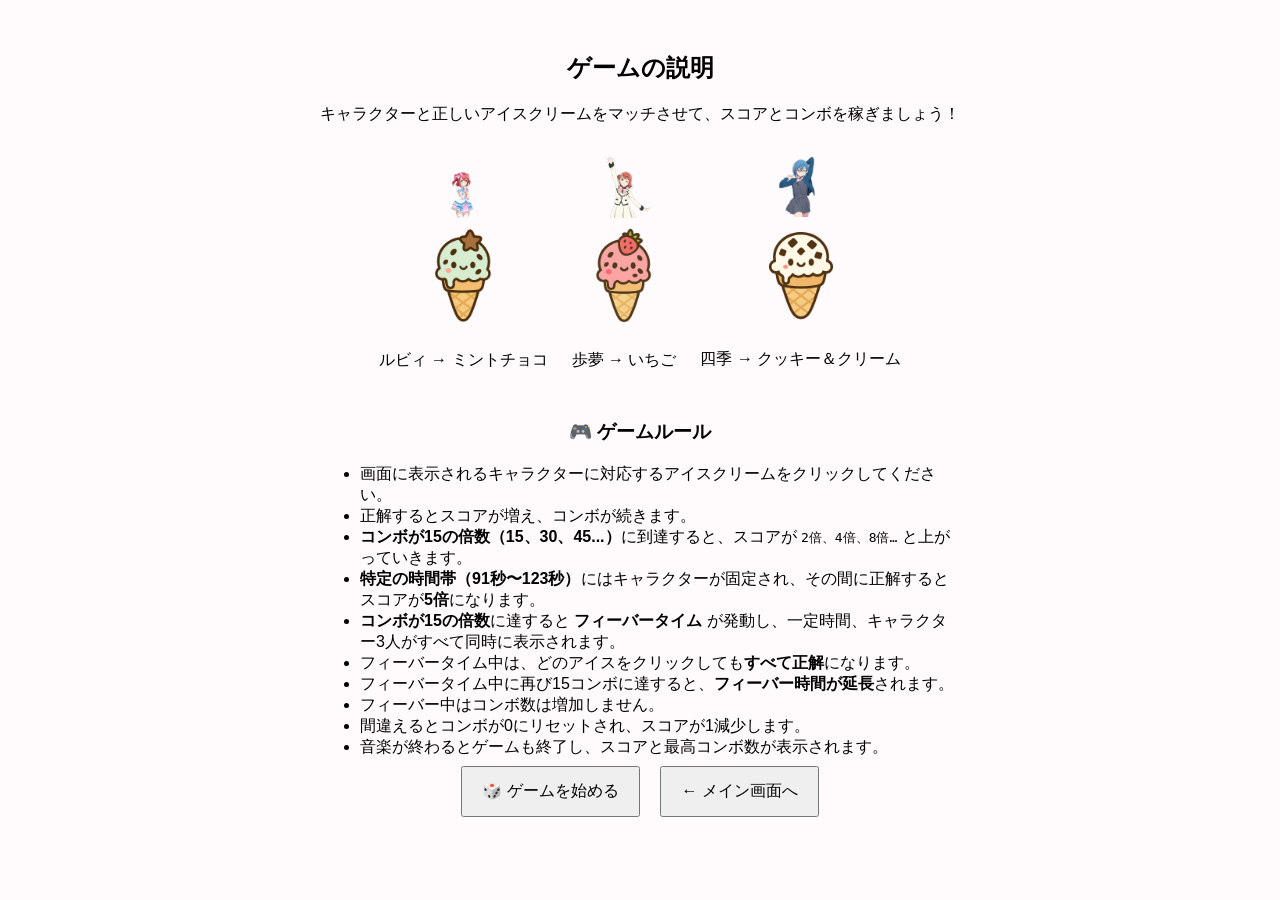
==== game-info.html @ 5cbed904 "Add files via upload" ====
<!DOCTYPE html>
<html lang="ja">
<head>
  <meta charset="UTF-8" />
  <meta name="viewport" content="width=device-width, initial-scale=1.0, maximum-scale=1.0, user-scalable=no" />
  <title>ゲーム説明</title>
  <link rel="stylesheet" href="style.css" />
</head>
<body>
  <div class="info-container">
    <h2>ゲームの説明</h2>
    <p>キャラクターと正しいアイスクリームをマッチさせて、スコアとコンボを稼ぎましょう！</p>

    <div class="match-grid">
      <div class="match-item">
        <img src="assets/ruby.png" alt="ルビィ" />
        <img src="assets/ice_ruby.png" alt="ミントチョコ" />
        <p>ルビィ → ミントチョコ</p>
      </div>
      <div class="match-item">
        <img src="assets/ayumu.png" alt="歩夢" />
        <img src="assets/ice_ayumu.png" alt="いちご" />
        <p>歩夢 → いちご</p>
      </div>
      <div class="match-item">
        <img src="assets/wakanashiki.png" alt="識" />
        <img src="assets/ice_shiki.png" alt="クッキー＆クリーム" />
        <p>四季 → クッキー＆クリーム</p>
      </div>
    </div>
    <h3>🎮 ゲームルール</h3>
    <ul style="text-align: left; max-width: 600px; margin: 0 auto;">
      <li>画面に表示されるキャラクターに対応するアイスクリームをクリックしてください。</li>
      <li>正解するとスコアが増え、コンボが続きます。</li>
      <li><strong>コンボが15の倍数（15、30、45...）</strong>に到達すると、スコアが <code>2倍、4倍、8倍…</code> と上がっていきます。</li>
      <li><strong>特定の時間帯（91秒〜123秒）</strong>にはキャラクターが固定され、その間に正解するとスコアが<strong>5倍</strong>になります。</li>
      <li><strong>コンボが15の倍数</strong>に達すると <strong>フィーバータイム</strong> が発動し、一定時間、キャラクター3人がすべて同時に表示されます。</li>
      <li>フィーバータイム中は、どのアイスをクリックしても<strong>すべて正解</strong>になります。</li>
      <li>フィーバータイム中に再び15コンボに達すると、<strong>フィーバー時間が延長</strong>されます。</li>
      <li>フィーバー中はコンボ数は増加しません。</li>
      <li>間違えるとコンボが0にリセットされ、スコアが1減少します。</li>
      <li>音楽が終わるとゲームも終了し、スコアと最高コンボ数が表示されます。</li>
    </ul>
    

    <div class="info-buttons">
      <button onclick="location.href='game.html'">🎲 ゲームを始める</button>
      <button onclick="location.href='index.html'">← メイン画面へ</button>
    </div>
  </div>
</body>
</html>
---- style.css ----
body {
    margin: 0;
    font-family: 'Arial', sans-serif;
    background-color: #fff9f9;
    text-align: center;
  }

  .main-bg {
    background: url('assets/bg_main.png') no-repeat center center/cover;
    height: 100vh;
  }

  .main-container {
    padding-top: 15vh;
    backdrop-filter: blur(2px);
  }

  .main-title {
    font-size: 3rem;
    color: #333;
    margin-bottom: 2rem;
  }

  .main-buttons button {
    display: block;
    margin: 0.5rem auto;
    padding: 1rem 2rem;
    font-size: 1.2rem;
    border-radius: 10px;
    border: 1px solid #aaa;
    background-color: #fff;
    transition: 0.3s;
  }
  .main-buttons button:hover {
    background-color: #ffecec;
    cursor: pointer;
  }

  .info-container {
    padding: 2rem;
    max-width: 800px;
    margin: auto;
  }

  .match-grid {
    display: flex;
    flex-wrap: wrap;
    justify-content: center;
    gap: 1.5rem;
    margin: 2rem 0;
  }

  .match-item {
    display: flex;
    flex-direction: column;
    align-items: center;
  }
  .match-item img {
    width: 100px;
    height: auto;
    margin-bottom: 0.5rem;
  }

  .info-buttons button {
    margin: 0.5rem;
    padding: 0.8rem 1.2rem;
    font-size: 1rem;
  }

  .game-container {
    display: flex;
    flex-direction: column;
    align-items: center;
    padding: 1rem;
  }

  .top-ui {
    display: flex;
    justify-content: space-around;
    width: 100%;
    max-width: 400px;
    margin-bottom: 1rem;
  }

  .character-section {
    display: flex;
    flex-direction: column;
    align-items: center;
    margin-bottom: 1rem;
  }

  .character-img {
    width: 150px;
    height: 150px;
    object-fit: contain;
    display: block;
    margin: 0 auto;
  }


  .grid {
    display: grid;
    grid-template-columns: repeat(4, 1fr);
    gap: 10px;
    max-width: 300px;
    margin: 0 auto;
  }

  .icecream-block img {
    width: 100%;
    border-radius: 10px;
  }

  @media (max-width: 600px) {
    .main-title {
      font-size: 2rem;
    }

    .match-grid {
      flex-direction: column;
    }

    .match-item img {
      width: 80px;
    }

    .main-buttons button {
      width: 80%;
    }

    .top-ui {
      flex-direction: column;
      gap: 0.5rem;
    }
  }


  .modal {
    position: fixed;
    top: 0;
    left: 0;
    width: 100%;
    height: 100%;
    background: rgba(0,0,0,0.5);
    display: flex;
    justify-content: center;
    align-items: center;
    z-index: 999;
  }

  .modal-content {
    background: white;
    padding: 2rem;
    border-radius: 10px;
    text-align: center;
  }

  .hidden {
    display: none;
  }
  .modal {
    position: fixed;
    top: 0;
    left: 0;
    width: 100%;
    height: 100%;
    background: rgba(0,0,0,0.5);
    display: flex;
    justify-content: center;
    align-items: center;
    z-index: 999;
  }

  .modal-content {
    background: white;
    padding: 2rem;
    border-radius: 10px;
    text-align: center;
  }

  .match-guide {
    display: flex;
    flex-direction: column;
    align-items: center;
    margin: 1rem 0;
  }

  .guide-item {
    display: flex;
    align-items: center;
    margin: 0.5rem 0;
  }

  .guide-char, .guide-ice {
    width: 80px;
    height: auto;
  }

  .hidden {
    display: none;
  }
  .icecream-block img {
    width: 80px;
    height: 80px;
    object-fit: contain;
    display: block;
    margin: 0 auto;
  }

  #character {
    width: 150px;
    height: 150px;
    object-fit: contain;
    display: block;
    margin: 0 auto;
  }
  body {
    margin: 0;
    font-family: 'Segoe UI', sans-serif;
    background-color: #fffafc;
    text-align: center;
  }

  /* 일시정지 버튼: 우측 상단 */
  #pauseBtn {
    position: absolute;
    top: 16px;
    right: 16px;
    background: #fff;
    border: 2px solid #ccc;
    border-radius: 50%;
    width: 36px;
    height: 36px;
    font-size: 18px;
    cursor: pointer;
    transition: background 0.2s;
  }
  #pauseBtn:hover {
    background: #f0f0f0;
  }

  /* 캐릭터 영역 */
  .character-panel {
    display: flex;
    flex-direction: column;
    align-items: center;
    margin-top: 70px;
  }



  .character-name {
    font-size: 20px;
    font-weight: bold;
    margin-top: 8px;
  }

  /* 점수판 */
  .score-panel {
    display: flex;
    justify-content: center;
    gap: 40px;
    margin-top: 10px;
    font-size: 18px;
    font-weight: bold;
  }

  /* 그리드 (아이스크림) */
  .grid {
    display: grid;
    grid-template-columns: repeat(4, 80px);
    justify-content: center;
    gap: 12px;
    margin: 30px auto;
  }

  /* 아이스크림 이미지 */
  .icecream-block img {
    width: 70px;
    height: 70px;
    object-fit: contain;
    padding: 5px;
    border-radius: 10px;
    background-color: #fff7fb;
    box-shadow: 0 0 4px rgba(0,0,0,0.1);
  }

  /* 모달 스타일 */
  .modal {
    position: fixed;
    top: 0;
    left: 0;
    width: 100%;
    height: 100%;
    background: rgba(0,0,0,0.4);
    display: flex;
    justify-content: center;
    align-items: center;
    z-index: 10;
  }
  .modal-content {
    background: #fff;
    padding: 30px;
    border-radius: 12px;
    text-align: center;
  }
  .modal-content button {
    margin-top: 10px;
    padding: 10px 16px;
    font-size: 16px;
    border: none;
    background: #ffcce0;
    border-radius: 8px;
    cursor: pointer;
  }
  .modal-content button:hover {
    background: #ff99c2;
  }
  .hidden {
    display: none;
  }

  .character-gauge {
    width: 160px;
    height: 10px;
    background-color: #eee;
    border-radius: 5px;
    margin: 8px auto 0;
    overflow: hidden;
  }

  .gauge-fill {
    height: 100%;
    width: 100%;
    background-color: #ff92c2;
    transform: scaleX(0);
    transform-origin: left;
    transition: transform 0.1s linear;
  }

  .fever-gauge {
    width: 200px;
    height: 10px;
    background-color: #ffd6e8;
    border-radius: 5px;
    margin: 10px auto;
    overflow: hidden;
  }

  .fever-gauge-fill {
    height: 100%;
    width: 100%;
    background-color: #ff4d88;
    transform-origin: left;
    transform: scaleX(1);
    transition: transform 0.1s linear;
  }

  #resultModal.modal {
    background: rgba(0, 0, 0, 0.6);
    z-index: 1000;
  }
  #resultModal .modal-content {
    background: #fff;
    padding: 30px;
    border-radius: 12px;
    text-align: center;
  }
  #resultModal .modal-content button {
    margin: 8px;
    padding: 10px 20px;
    background: #ffccdd;
    border: none;
    border-radius: 8px;
    font-size: 16px;
    cursor: pointer;
  }
  #resultModal .modal-content button:hover {
    background: #ffaabb;
  }
  .score-combo-ui {
    display: flex;
    justify-content: center;
    gap: 50px;
    font-family: 'Nunito', sans-serif;
    font-size: 20px;
    font-weight: bold;
    margin-top: 10px;
    margin-bottom: 20px; /* 👈 이 줄 추가 */
    color: #ff5c93;
    text-shadow: 1px 1px 1px white;
  }
  
  .ui-item {
    background-color: #ffe6ee;
    border-radius: 12px;
    padding: 8px 16px;
    box-shadow: 2px 2px 5px rgba(0,0,0,0.1);
  }
  .label {
    display: block;
    font-size: 16px;
    color: #ff88aa;
  }
  .value {
    font-size: 24px;
    color: #ff3e78;
  }
  #pauseBtn {
    position: absolute;
    top: 18px;
    right: 18px;
    width: 42px;
    height: 42px;
    border-radius: 50%;
    border: none;
    background: linear-gradient(to bottom, #fff, #ffe6ee);
    box-shadow: 0 2px 4px rgba(0,0,0,0.15);
    font-size: 20px;
    color: #ff69a0;
    cursor: pointer;
    transition: all 0.2s ease;
  }
  #pauseBtn:hover {
    background: #fff0f6;
    transform: scale(1.05);
  }
  /* 캐릭터 카드 */
  .character-panel {
    background-color: white;
    border-radius: 20px;
    padding: 1rem;
    box-shadow: 0 4px 12px rgba(0,0,0,0.1);
    width: 200px;
    margin: 0 auto;
  }

  .character-img {
    width: 100%;
    height: auto;
    object-fit: contain;
    display: block;
    margin: 0 auto;
  }

  /* 아이스크림 블록 */
  .icecream-block {
    background: white;
    border-radius: 15px;
    padding: 5px;
    box-shadow: 0 2px 8px rgba(0,0,0,0.05);
    transition: 0.3s;
  }
  .icecream-block img {
    width: 60px;
    height: 60px;
    object-fit: contain;
    display: block;
    margin: 0 auto;
  }
  .character-panel {
    background-color: white;
    border-radius: 20px;
    padding: 0.8rem;
    width: 160px;  /* 기존보다 작게 */
    margin: 0 auto;
    border: 3px solid #e93cac; /* 기본 색상, JS에서 변경 */
    box-shadow: 0 3px 8px rgba(0,0,0,0.05);
    transition: border 0.3s, width 0.3s;
  }
  .character-img {
    width: 100%;
    max-height: 120px;
    object-fit: contain;
    display: block;
    margin: 0 auto;
  }
  .character-name {
    font-size: 16px;
    margin: 0.5rem 0 0.3rem 0;
    font-weight: bold;
  }
  .character-gauge {
    width: 100%;
    height: 10px;
    background-color: #eee;
    border-radius: 5px;
    overflow: hidden;
    margin: 6px auto 0;
  }
  .character-panel {
    background-color: white;
    border-radius: 20px;
    padding: 1rem 0.5rem;
    width: 130px;
    margin: 0 auto 0.5rem;
    border: 3px solid #e93cac;
    box-shadow: 0 2px 6px rgba(0,0,0,0.05);
    transition: border 0.3s;
  }
  .character-gauge,
  .fever-gauge {
    width: 160px;
    height: 10px;
    background-color: #eee;
    border-radius: 5px;
    margin: 8px auto 12px auto;
    overflow: hidden;
  }

  .gauge-fill {
    height: 100%;
    width: 100%;
    background-color: #e93cac; /* 루비일 때 */
    transform: scaleX(1);
    transform-origin: left;
    transition: transform 0.1s linear;
  }

  .fever-gauge-fill {
    height: 100%;
    width: 100%;
    background: linear-gradient(90deg, red, orange, yellow, green, cyan, blue, violet);
    transform: scaleX(1);
    transform-origin: left;
    transition: transform 0.1s linear;
  }
  .character-panel {
    background-color: white;
    border-radius: 16px;
    padding: 6px;
    width: fit-content;
    margin: 0 auto;
    border: 3px solid #e93cac; /* ← 루비일 경우. 동적으로 JS에서 변경 */
    box-shadow: 0 2px 6px rgba(0,0,0,0.05);
  }

  .character-img {
    width: 100px;
    height: auto;
    object-fit: contain;
    display: block;
  }
  .character-panel {
    background-color: white;
    border-radius: 12px;
    padding: 6px;
    display: inline-block;
    border: 3px solid #e93cac; /* 캐릭터에 따라 JS에서 변경됨 */
    box-shadow: 0 2px 4px rgba(0,0,0,0.05);
    margin: 0 auto;
  }
  .icecream-block {
    width: 70px;
    height: 70px;
    border-radius: 12px;
    padding: 8px;
    background: white;
    box-shadow: 0 2px 6px rgba(0, 0, 0, 0.05);
    display: flex;
    justify-content: center;
    align-items: center;
    transition: border 0.3s;
  }
  .character-panel {
    background-color: white;
    border-radius: 12px;
    display: inline-block;
    border: 3px solid #e93cac; /* JS에서 변경 가능 */
    box-shadow: 0 2px 4px rgba(0, 0, 0, 0.05);
    padding: 0;
    margin: 0 auto;
    width: fit-content;
    height: fit-content;
  }

  .character-img {
    width: 80px;
    height: auto;
    object-fit: contain;
    display: block;
  }

  .main-title {
    font-family: 'Nunito', 'Segoe UI', sans-serif;
    font-size: 3.2rem;
    font-weight: 800;
    text-align: center;
    margin-bottom: 1.5rem;
    text-shadow: 2px 2px 4px rgba(255, 182, 193, 0.5);
  }
  
  .main-title .ice {
    color: #00cfc1; /* 민트 */
  }
  
  .main-title .scream {
    color: #ff4d88; /* 핑크 */
    animation: shake 0.6s ease-in-out infinite alternate;
  }
  
  @keyframes shake {
    0% { transform: rotate(-1deg); }
    100% { transform: rotate(1deg); }
  }
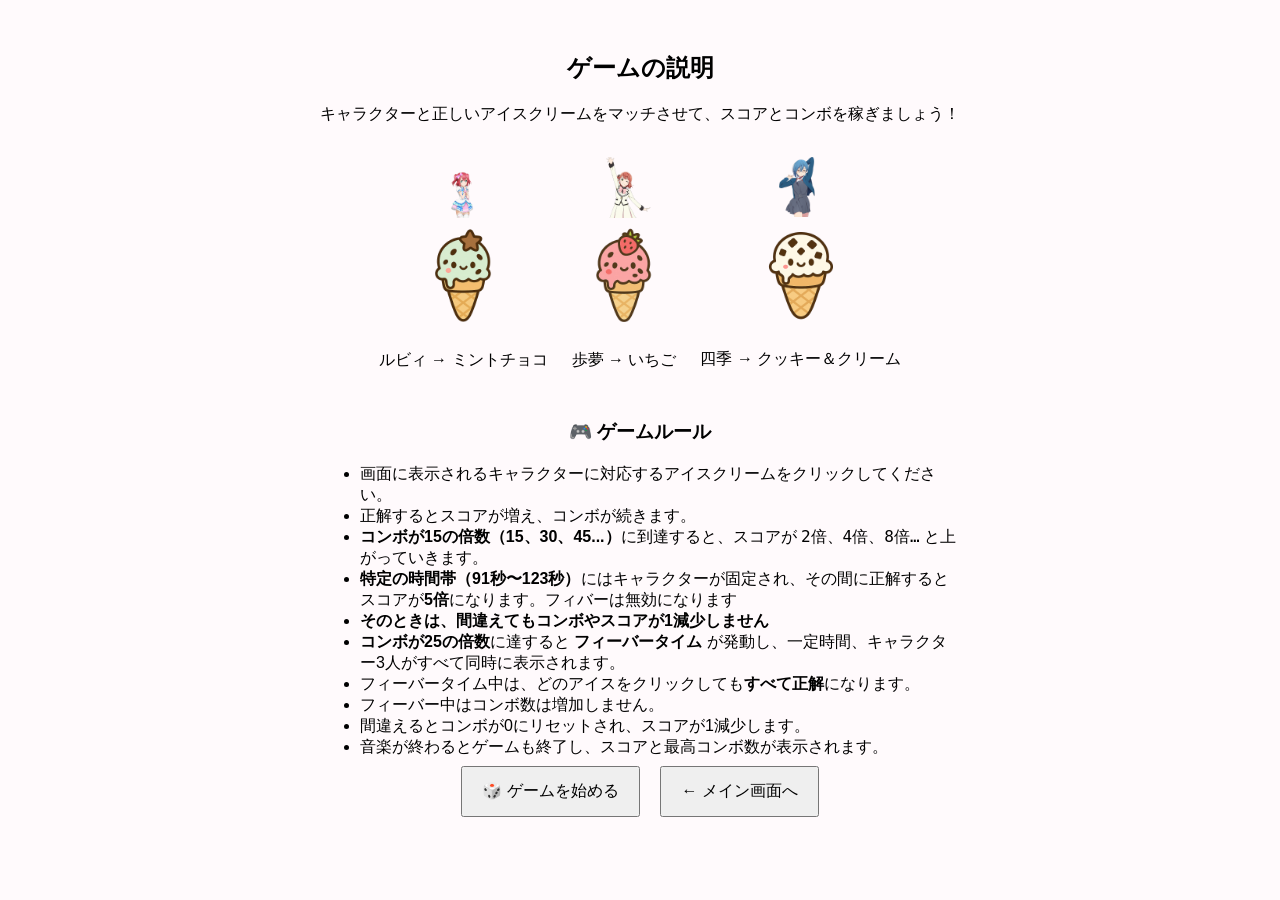
==== commit d8a34e36: "Update game-info.html" ====
--- a/game-info.html
+++ b/game-info.html
@@ -33,10 +33,10 @@
       <li>画面に表示されるキャラクターに対応するアイスクリームをクリックしてください。</li>
       <li>正解するとスコアが増え、コンボが続きます。</li>
       <li><strong>コンボが15の倍数（15、30、45...）</strong>に到達すると、スコアが <code>2倍、4倍、8倍…</code> と上がっていきます。</li>
-      <li><strong>特定の時間帯（91秒〜123秒）</strong>にはキャラクターが固定され、その間に正解するとスコアが<strong>5倍</strong>になります。</li>
-      <li><strong>コンボが15の倍数</strong>に達すると <strong>フィーバータイム</strong> が発動し、一定時間、キャラクター3人がすべて同時に表示されます。</li>
+      <li><strong>特定の時間帯（91秒〜123秒）</strong>にはキャラクターが固定され、その間に正解するとスコアが<strong>5倍</strong>になります。フィバーは無効になります</li>
+      <li><strong>そのときは、間違えてもコンボやスコアが1減少しません</strong></li>
+      <li><strong>コンボが25の倍数</strong>に達すると <strong>フィーバータイム</strong> が発動し、一定時間、キャラクター3人がすべて同時に表示されます。</li>
       <li>フィーバータイム中は、どのアイスをクリックしても<strong>すべて正解</strong>になります。</li>
-      <li>フィーバータイム中に再び15コンボに達すると、<strong>フィーバー時間が延長</strong>されます。</li>
       <li>フィーバー中はコンボ数は増加しません。</li>
       <li>間違えるとコンボが0にリセットされ、スコアが1減少します。</li>
       <li>音楽が終わるとゲームも終了し、スコアと最高コンボ数が表示されます。</li>
--- a/style.css
+++ b/style.css
@@ -604,4 +604,120 @@
     0% { transform: rotate(-1deg); }
     100% { transform: rotate(1deg); }
   }
-  +
+@media (max-width: 600px) {
+  .score-combo-ui {
+    flex-direction: column;
+    gap: 10px;
+  }
+
+  .character-panel {
+    margin-top: 20px;
+  }
+
+  .grid {
+    grid-template-columns: repeat(4, 1fr);
+    gap: 8px;
+    max-width: 90vw;
+  }
+
+  .icecream-block {
+    width: 60px;
+    height: 60px;
+  }
+
+  .icecream-block img {
+    width: 50px;
+    height: 50px;
+  }
+
+  .character-img {
+    width: 70px;
+    height: auto;
+  }
+}
+
+.score-combo-ui {
+  margin-bottom: 16px;
+}
+
+.character-panel {
+  margin-bottom: 10px;
+}
+
+body {
+  font-size: 16px;
+}
+.gauge-row {
+  display: flex;
+  align-items: center;
+  justify-content: center;
+  gap: 8px;
+  margin: 10px auto;
+}
+
+.character-gauge {
+  width: 160px;
+  height: 10px;
+  background-color: #eee;
+  border-radius: 5px;
+  overflow: hidden;
+}
+
+.gauge-fill {
+  height: 100%;
+  width: 100%;
+  background-color: #ff69b4;
+  transform: scaleX(0.5); /* 예시 */
+  transform-origin: left;
+  transition: transform 0.1s linear;
+}
+
+.score-label, .combo-label {
+  font-size: 14px;
+  font-weight: bold;
+  color: #ff69b4;
+}
+
+@media (max-width: 600px) {
+  body {
+    font-size: 14px;
+  }
+}
+  
+.gauge-row {
+  display: flex;
+  align-items: center;
+  justify-content: center;
+  gap: 10px;
+  margin: 10px auto 16px;
+}
+
+.gauge-label {
+  font-size: 14px;
+  font-weight: bold;
+  color: #ff5c93;
+  min-width: 40px;
+  text-align: center;
+}
+
+.character-gauge {
+  width: 160px;
+  height: 10px;
+  background-color: #eee;
+  border-radius: 5px;
+  margin: 8px auto;
+  overflow: hidden;
+}
+
+.gauge-fill {
+  height: 100%;
+  width: 100%;
+  background-color: #e93cac;
+  transform: scaleX(1);  /* 처음엔 가득 찬 상태 */
+  transform-origin: left;
+  transition: transform 0.2s linear;
+}
+button, .icecream-block, .grid {
+  touch-action: manipulation;
+}
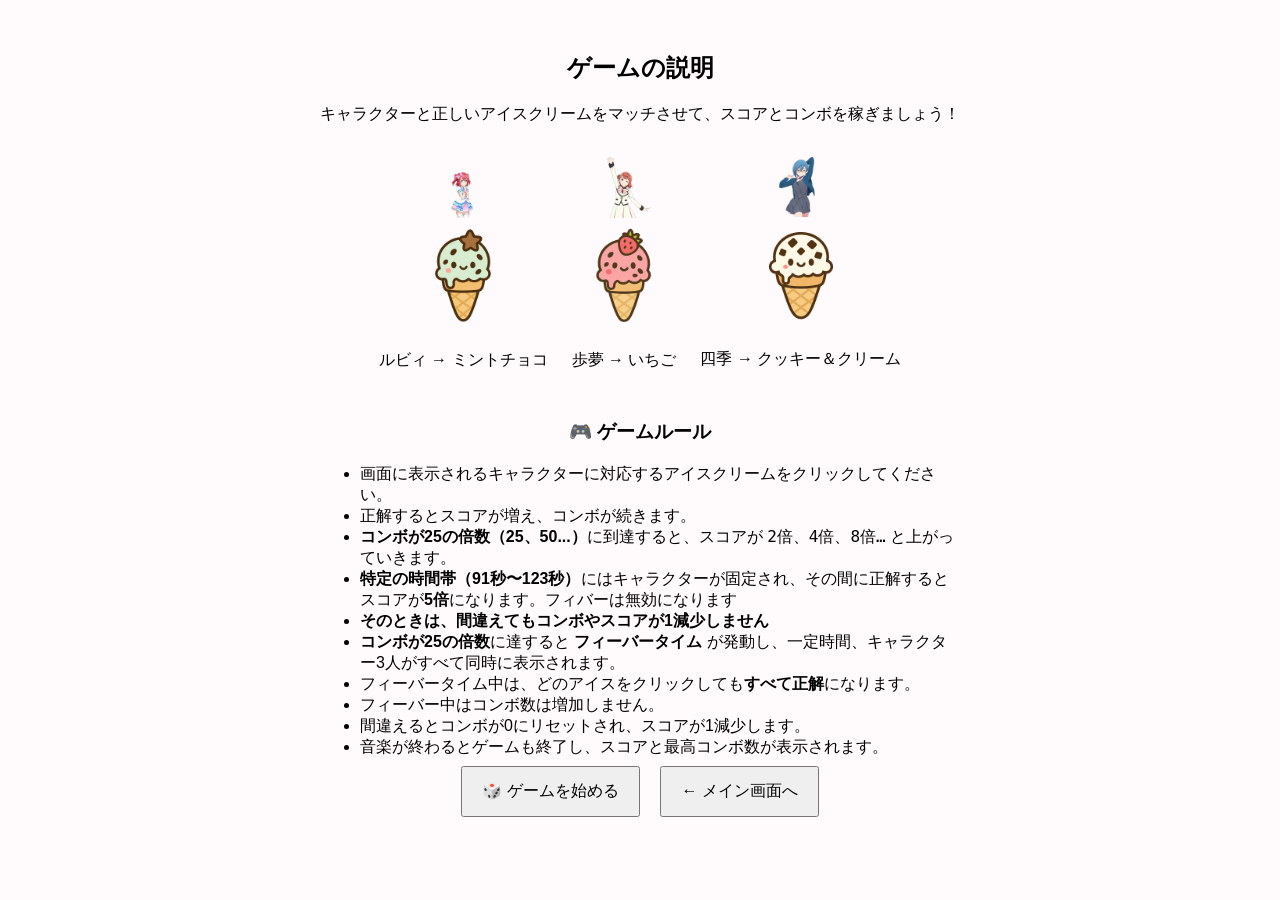
==== commit c0fadfb1: "Update game-info.html" ====
--- a/game-info.html
+++ b/game-info.html
@@ -32,7 +32,7 @@
     <ul style="text-align: left; max-width: 600px; margin: 0 auto;">
       <li>画面に表示されるキャラクターに対応するアイスクリームをクリックしてください。</li>
       <li>正解するとスコアが増え、コンボが続きます。</li>
-      <li><strong>コンボが15の倍数（15、30、45...）</strong>に到達すると、スコアが <code>2倍、4倍、8倍…</code> と上がっていきます。</li>
+      <li><strong>コンボが25の倍数（25、50...）</strong>に到達すると、スコアが <code>2倍、4倍、8倍…</code> と上がっていきます。</li>
       <li><strong>特定の時間帯（91秒〜123秒）</strong>にはキャラクターが固定され、その間に正解するとスコアが<strong>5倍</strong>になります。フィバーは無効になります</li>
       <li><strong>そのときは、間違えてもコンボやスコアが1減少しません</strong></li>
       <li><strong>コンボが25の倍数</strong>に達すると <strong>フィーバータイム</strong> が発動し、一定時間、キャラクター3人がすべて同時に表示されます。</li>
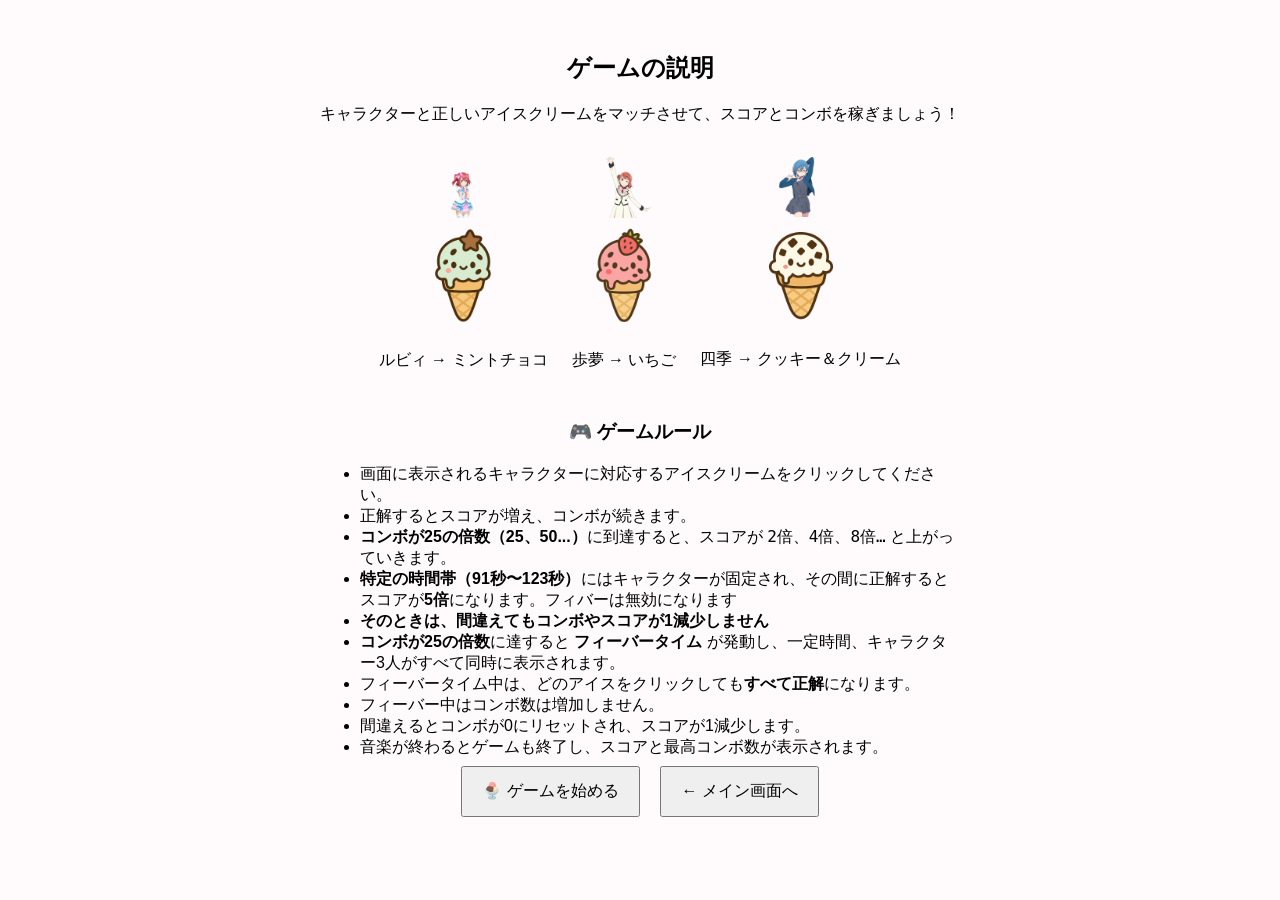
==== commit 49278a77: "Update game-info.html" ====
--- a/game-info.html
+++ b/game-info.html
@@ -43,8 +43,8 @@
     </ul>
     
 
-    <div class="info-buttons">
-      <button onclick="location.href='game.html'">🎲 ゲームを始める</button>
+  <div class="info-buttons">
+      <button onclick="location.href='game.html'">🍨 ゲームを始める</button>
       <button onclick="location.href='index.html'">← メイン画面へ</button>
     </div>
   </div>
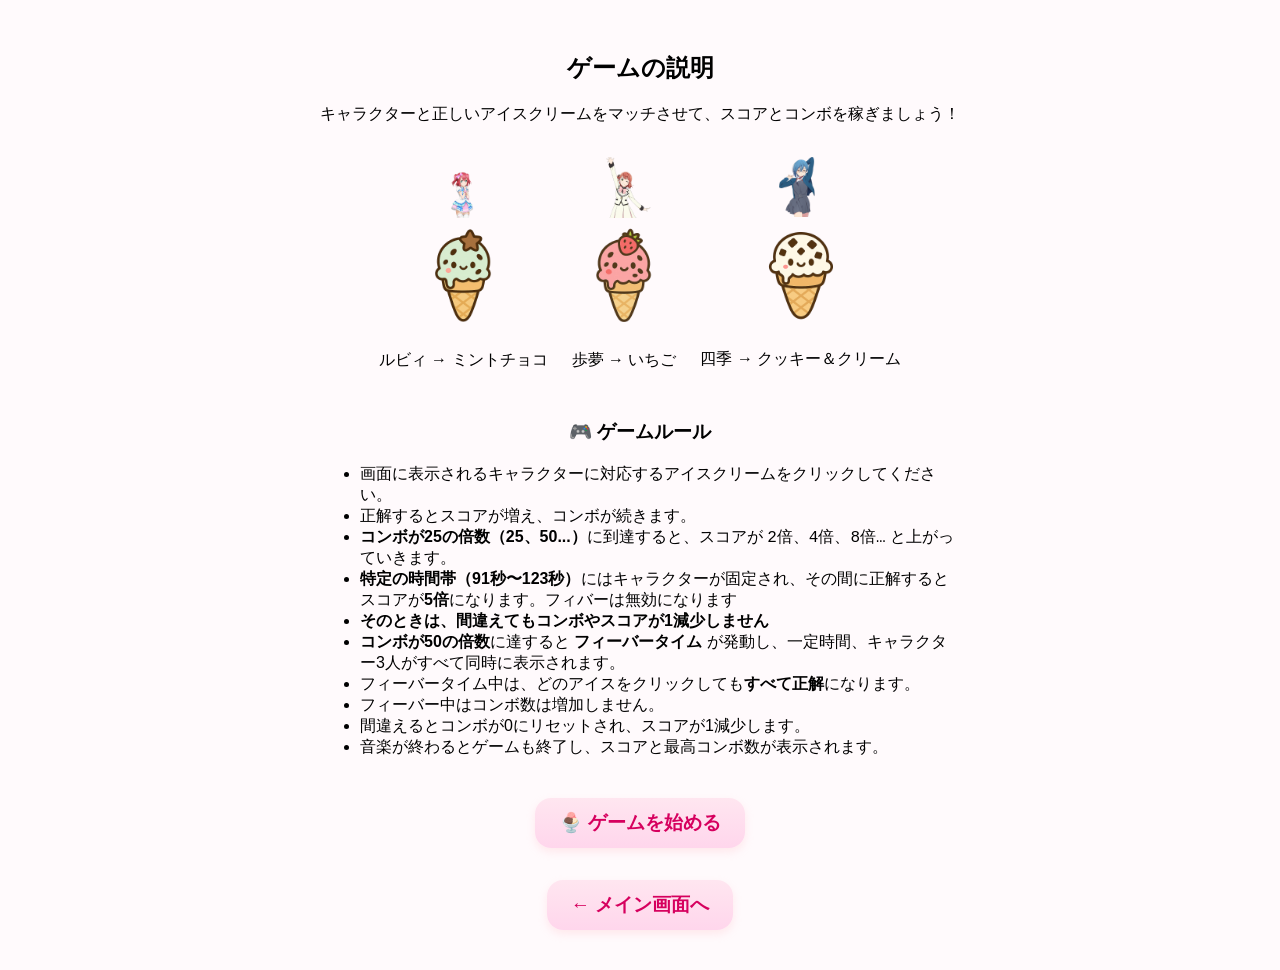
==== commit 0145aa19: "Update game-info.html" ====
--- a/game-info.html
+++ b/game-info.html
@@ -35,7 +35,7 @@
       <li><strong>コンボが25の倍数（25、50...）</strong>に到達すると、スコアが <code>2倍、4倍、8倍…</code> と上がっていきます。</li>
       <li><strong>特定の時間帯（91秒〜123秒）</strong>にはキャラクターが固定され、その間に正解するとスコアが<strong>5倍</strong>になります。フィバーは無効になります</li>
       <li><strong>そのときは、間違えてもコンボやスコアが1減少しません</strong></li>
-      <li><strong>コンボが25の倍数</strong>に達すると <strong>フィーバータイム</strong> が発動し、一定時間、キャラクター3人がすべて同時に表示されます。</li>
+      <li><strong>コンボが50の倍数</strong>に達すると <strong>フィーバータイム</strong> が発動し、一定時間、キャラクター3人がすべて同時に表示されます。</li>
       <li>フィーバータイム中は、どのアイスをクリックしても<strong>すべて正解</strong>になります。</li>
       <li>フィーバー中はコンボ数は増加しません。</li>
       <li>間違えるとコンボが0にリセットされ、スコアが1減少します。</li>
--- a/style.css
+++ b/style.css
@@ -721,3 +721,87 @@
 button, .icecream-block, .grid {
   touch-action: manipulation;
 }
+.info-buttons {
+  margin-top: 2rem;
+  display: flex;
+  flex-direction: column;
+  gap: 1rem;
+  align-items: center;
+}
+
+.info-buttons button {
+  background: linear-gradient(to bottom, #ffe6f0, #ffd6ec);
+  border: none;
+  border-radius: 16px;
+  padding: 12px 24px;
+  font-size: 1.2rem;
+  font-weight: bold;
+  color: #d6005e;
+  box-shadow: 0 4px 8px rgba(255, 192, 203, 0.3);
+  cursor: pointer;
+  transition: all 0.2s ease-in-out;
+}
+
+.info-buttons button:hover {
+  background: #ffcce0;
+  transform: scale(1.05);
+}
+.main-buttons {
+  display: flex;
+  flex-direction: column;
+  gap: 1rem;
+  align-items: center;
+  margin-top: 2rem;
+}
+
+.main-buttons button {
+  background: linear-gradient(to bottom, #fff0f5, #ffe0ec);
+  color: #d63384;
+  border: none;
+  border-radius: 20px;
+  padding: 14px 28px;
+  font-size: 1.2rem;
+  font-weight: bold;
+  box-shadow: 0 4px 10px rgba(255, 182, 193, 0.3);
+  cursor: pointer;
+  transition: transform 0.2s, background 0.2s;
+}
+
+.main-buttons button:hover {
+  background: #ffcce0;
+  transform: scale(1.05);
+}
+
+.main-buttons button {
+  width: 240px; /* ✅ 버튼 너비 고정 */
+  text-align: center;
+  /* 기존 스타일 유지 */
+  background: linear-gradient(to bottom, #fff0f5, #ffe0ec);
+  color: #d63384;
+  border: none;
+  border-radius: 20px;
+  padding: 14px 28px;
+  font-size: 1.2rem;
+  font-weight: bold;
+  box-shadow: 0 4px 10px rgba(255, 182, 193, 0.3);
+  cursor: pointer;
+  transition: transform 0.2s, background 0.2s;
+}
+@media (max-width: 600px) {
+  .main-buttons button {
+    width: 90%;
+    font-size: 1rem;
+  }
+}
+td, th {
+  border: 1px solid #ffd6e8;
+  padding: 10px;
+  word-break: break-word;     /* 줄바꿈 허용 */
+  white-space: normal;        /* 줄바꿈 가능하게 */
+  text-align: left;           /* 왼쪽 정렬 (가독성 향상) */
+}
+
+table {
+  width: 100%;
+  table-layout: fixed;         /* 고정된 레이아웃으로 */
+}
